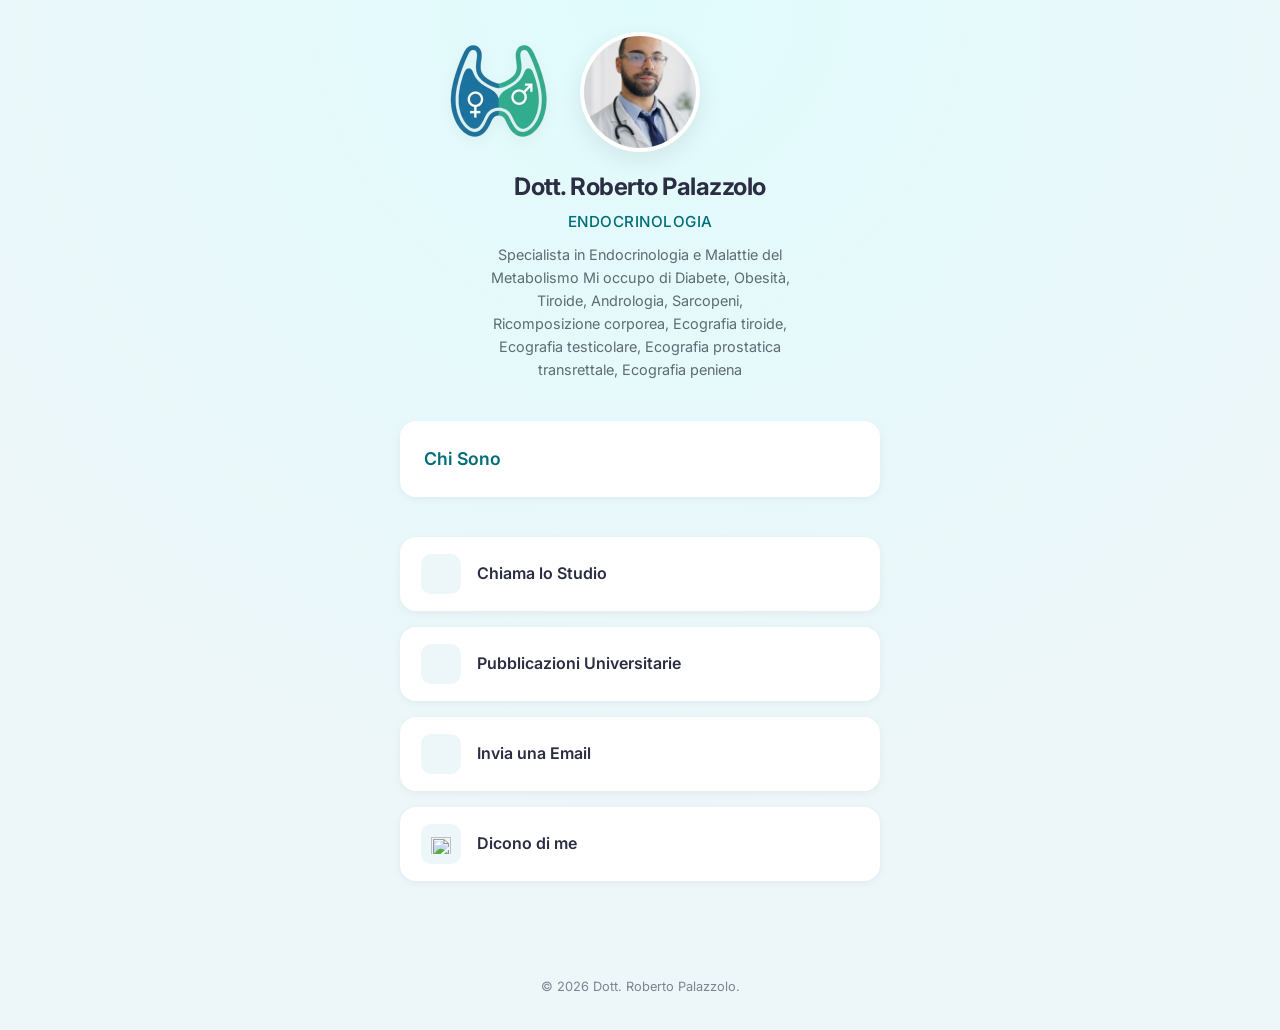
==== index.html @ ce1f9629 "Build automatica da content.json" ====
<!DOCTYPE html><html lang="it">

<head>
    <meta charset="UTF-8">
    <meta name="viewport" content="width=device-width, initial-scale=1.0">
    <title>Dott. Roberto Palazzolo - Endocrinologia</title>
    <meta name="description" content="Roberto Palazzolo, Endocrinologo in formazione esperto in diabete, tiroide e metabolismo. Prenota una visita o contattami su WhatsApp.">
    <meta name="keywords" content="Roberto Palazzolo, Endocrinologia, Metabolismo, Visita Endocrinologica, Prenotazione, Medico, Diabete, Tiroide, Catania, Acireale">
    <meta name="author" content="Dott. Roberto Palazzolo">
    <meta name="theme-color" content="#006d77">
    <link rel="canonical" href="https://drpalazzolo.it/">

    <!-- Open Graph / Facebook / WhatsApp Preview -->
    <meta property="og:type" content="website">
    <meta property="og:locale" content="it_IT">
    <meta property="og:site_name" content="Dott. Roberto Palazzolo">
    <meta property="og:url" content="https://drpalazzolo.it/">
    <meta property="og:title" content="Dott. Roberto Palazzolo - Endocrinologia">
    <meta property="og:description" content="Endocrinologo in formazione esperto in diabete, tiroide e metabolismo. Prenota la tua visita o contattami.">
    <meta property="og:image" content="https://drpalazzolo.it/src/logo.png">

    <!-- Twitter / X -->
    <meta name="twitter:card" content="summary">
    <meta name="twitter:title" content="Dott. Roberto Palazzolo - Endocrinologia">
    <meta name="twitter:description" content="Endocrinologo in formazione esperto in diabete, tiroide e metabolismo. Prenota la tua visita o contattami.">
    <meta name="twitter:image" content="https://drpalazzolo.it/src/logo.png">

    <!-- Favicon -->
    <link rel="icon" type="image/png" href="/favicon-96x96.png" sizes="96x96">
    <link rel="shortcut icon" href="/favicon.ico">
    <link rel="apple-touch-icon" sizes="180x180" href="/apple-touch-icon.png">
    <link rel="manifest" href="/site.webmanifest">

    <!-- Structured Data (JSON-LD) for SEO -->
    <script type="application/ld+json">{
  "@context": "https://schema.org",
  "@type": "Physician",
  "name": "Roberto Palazzolo",
  "image": "https://drpalazzolo.it/src/roberto.jpeg",
  "logo": "https://drpalazzolo.it/src/logo.png",
  "description": "Medico in formazione in Endocrinologia e specialista in cure per diabete, obesità e metabolismo, problemi alla tiroide.",
  "url": "https://drpalazzolo.it/",
  "telephone": "+393513156894",
  "email": "robertopalazzolomed@gmail.com",
  "medicalSpecialty": "Endocrinology",
  "priceRange": "€€",
  "address": {
    "@type": "PostalAddress",
    "addressCountry": "IT"
  },
  "sameAs": [
    "https://www.instagram.com/dott.robertopalazzolo"
  ]
}</script>

    <!-- Google Fonts -->
    <link rel="preconnect" href="https://fonts.googleapis.com">
    <link rel="preconnect" href="https://fonts.gstatic.com" crossorigin>
    <link href="https://fonts.googleapis.com/css2?family=Inter:wght@400;500;600;700&display=swap" rel="stylesheet">

    <!-- Icone Phosphor (versione fissata, solo stile regular) -->
    <link rel="stylesheet" href="https://unpkg.com/@phosphor-icons/web@2.1.2/src/regular/style.css">

    <link rel="stylesheet" href="styles.css?v=f1877aa9">
</head>

<body>
    <div class="container">
        <!-- Profile Section -->
        <header class="profile-section">
            <div class="profile-visuals">
                <img src="src/_opt/logo-200-0e8fbb10.webp" alt="Logo Dott. Roberto Palazzolo" class="branding-logo"
                    width="200" height="200">
                <div class="profile-image-container">
                    <img src="src/_opt/roberto-240-5a1b895d.webp" alt="Foto di Dott. Roberto Palazzolo" class="profile-image"
                        width="240" height="240">
                </div>
            </div>
            <h1 class="profile-name">Dott. Roberto Palazzolo</h1>
            <p class="profile-title">Endocrinologia</p>
            <p class="profile-bio">Specialista in Endocrinologia e Malattie del Metabolismo 
Mi occupo di Diabete, Obesità, Tiroide, Andrologia, Sarcopeni, Ricomposizione corporea, Ecografia tiroide, Ecografia testicolare, Ecografia prostatica transrettale, Ecografia peniena</p>
        </header>

        <section class="info-section">
            <details>
                <summary>
                    <h2>Chi Sono</h2>
                    <i class="ph ph-caret-down arrow-icon" aria-hidden="true"></i>
                </summary>
                <div class="details-content">
                    <p>Il <strong>Dott. Roberto Palazzolo</strong> è un medico chirurgo abilitato, Specialista in Endocrinologia e Malattie del Metabolismo. Il suo approccio si basa sul coniugare l'ascolto del paziente alle più recenti evidenze scientifiche. Da un'attenta anamnesi infatti, è possibile cogliere quei sintomi e quelle sfumature cliniche che possono fare la differenza nel giusto approccio terapeutico.</p>
                    <details class="nested-details">
                        <summary>
                            <h3>Atleta di Powerlifting e Prescrizione dell&#39;Esercizio Fisico</h3>
                            <i class="ph ph-caret-down arrow-icon" aria-hidden="true"></i>
                        </summary>
                        <div class="details-content">
                            <div class="powerlifting-content">
                                <img src="src/_opt/powerlifting-600-3d208fe5.webp"
                                    alt="Dott. Roberto Palazzolo - Atleta di Powerlifting e Prescrizione dell&#39;Esercizio Fisico"
                                    class="powerlifting-image" loading="lazy" decoding="async">
                                <p>Il <strong>Dott. Roberto Palazzolo</strong> è anche un atleta agonista di powerlifting. La sua esperienza quinquennale nell'allenamento contro resistenza gli fornisce preziosi strumenti per la prescrizione personalizzata dell'esercizio fisico come elemento terapeutico.</p>
                            </div>
                        </div>
                    </details>
                </div>
            </details>
        </section>

        <!-- Links Section -->
        <main class="links-container">
            <a href="tel:+393513156894" class="link-card" title="Chiama lo studio del Dott. Palazzolo">
                <div class="icon-box">
                    <i class="ph ph-phone" aria-hidden="true"></i>
                </div>
                <span class="link-text">Chiama lo Studio</span>
                <div class="arrow-box"><i class="ph ph-caret-right" aria-hidden="true"></i></div>
            </a>
            <a href="https://sciprofiles.com/profile/Robertopalazzolo" class="link-card" title="Vedi le pubblicazioni universitarie" target="_blank" rel="noopener noreferrer">
                <div class="icon-box">
                    <i class="ph ph-graduation-cap" aria-hidden="true"></i>
                </div>
                <span class="link-text">Pubblicazioni Universitarie</span>
                <div class="arrow-box"><i class="ph ph-caret-right" aria-hidden="true"></i></div>
            </a>
            <a href="mailto:robertopalazzolomed@gmail.com" class="link-card" title="Invia una email al Dott. Palazzolo">
                <div class="icon-box">
                    <i class="ph ph-envelope-simple" aria-hidden="true"></i>
                </div>
                <span class="link-text">Invia una Email</span>
                <div class="arrow-box"><i class="ph ph-caret-right" aria-hidden="true"></i></div>
            </a>
            <a href="https://www.google.com/search?hl=it&amp;q=Dr.+Roberto+Palazzolo+-+Medico+Chirurgo+-+Medico+in+formazione+specialistica+in+Endocrinologia+e+Malattie+del+Metabolismo+Recensioni" class="link-card" title="Leggi le recensioni su Google" target="_blank" rel="noopener noreferrer">
                <div class="icon-box">
                    <img src="https://www.google.com/favicon.ico" alt="" class="google-icon" width="20" height="20">
                </div>
                <span class="link-text">Dicono di me</span>
                <div class="arrow-box"><i class="ph ph-caret-right" aria-hidden="true"></i></div>
            </a>
            <div class="social-row">
                <a href="https://www.instagram.com/dott.robertopalazzolo" class="social-icon" target="_blank" rel="noopener noreferrer"
                    aria-label="Instagram" title="Segui Dott. Roberto Palazzolo su Instagram"><i class="ph ph-instagram-logo" aria-hidden="true"></i></a>
            </div>
        </main>

        <footer class="footer">
            <p>&copy; <span id="anno">2026</span> Dott. Roberto Palazzolo.</p>
        </footer>
    </div>
    <script>document.getElementById('anno').textContent = new Date().getFullYear();</script>
</body>

</html>
---- styles.css ----
:root {
    /* Color Palette */
    --primary-color: #006d77;
    /* Deep Teal - Trustworthy & Medical */
    --primary-light: #83c5be;
    /* Soft Teal */
    --accent-color: #edf6f9;
    /* Very Light Blue/Gray Background */
    --text-dark: #2b2d42;
    /* Dark Gray for headings */
    --text-medium: #5d6b75;
    /* Medium Gray for body */
    --white: #ffffff;
    --shadow-sm: 0 2px 8px rgba(0, 0, 0, 0.05);
    --shadow-md: 0 8px 24px rgba(0, 0, 0, 0.08);
    --shadow-hover: 0 12px 32px rgba(0, 109, 119, 0.15);
    --radius-lg: 16px;
    --radius-full: 9999px;
    --transition: all 0.3s cubic-bezier(0.25, 0.8, 0.25, 1);
}

* {
    margin: 0;
    padding: 0;
    box-sizing: border-box;
}

body {
    font-family: 'Inter', sans-serif;
    background-color: var(--accent-color);
    background-image: radial-gradient(circle at 50% 0%, #e0fbfc 0%, transparent 70%);
    color: var(--text-dark);
    line-height: 1.6;
    min-height: 100vh;
    display: flex;
    justify-content: center;
    padding: 2rem 1rem;
}

.container {
    width: 100%;
    max-width: 480px;
    /* Mobile-first constraint like Linktree */
    display: flex;
    flex-direction: column;
    align-items: center;
}

/* Profile Section */
.profile-section {
    text-align: center;
    /*    margin-bottom: 2.5rem;*/
    animation: fadeInDown 0.8s ease-out;
}

.profile-visuals {
    position: relative;
    width: fit-content;
    margin: 0 auto 1rem;
}

.branding-logo {
    position: absolute;
    right: 100%;
    top: 50%;
    transform: translateY(-50%);
    /* si riduce su schermi stretti per non uscire dal bordo */
    height: clamp(56px, 18vw, 100px);
    width: auto;
    margin-right: clamp(0.75rem, 4vw, 2rem);
    filter: drop-shadow(0 4px 6px rgba(0, 0, 0, 0.05));
    transition: var(--transition);
}

.branding-logo:hover {
    transform: translateY(-50%) scale(1.05);
}


.profile-image-container {
    width: 120px;
    height: 120px;
    margin: 0;
    padding: 4px;
    background: var(--white);
    border-radius: 50%;
    box-shadow: var(--shadow-md);
}

.profile-image {
    width: 100%;
    height: 100%;
    border-radius: 50%;
    object-fit: cover;
}

.profile-name {
    font-size: 1.5rem;
    font-weight: 700;
    color: var(--text-dark);
    margin-bottom: 0.25rem;
    letter-spacing: -0.5px;
}

.profile-title {
    font-size: 0.95rem;
    font-weight: 500;
    color: var(--primary-color);
    margin-bottom: 0.5rem;
    text-transform: uppercase;
    letter-spacing: 0.5px;
}

.profile-bio {
    font-size: 0.9rem;
    color: var(--text-medium);
    max-width: 300px;
    margin: 0 auto;
}

/* Links Container */
.links-container {
    width: 100%;
    display: flex;
    flex-direction: column;
    gap: 1rem;
    animation: fadeInUp 0.8s ease-out 0.2s backwards;
}

/* Link Card */
.link-card {
    display: flex;
    align-items: center;
    background: var(--white);
    padding: 1rem 1.25rem;
    border-radius: var(--radius-lg);
    text-decoration: none;
    color: var(--text-dark);
    box-shadow: var(--shadow-sm);
    transition: var(--transition);
    border: 1px solid rgba(255, 255, 255, 0.5);
    position: relative;
    overflow: hidden;
}

.link-card:hover {
    transform: translateY(-3px) scale(1.01);
    box-shadow: var(--shadow-hover);
    border-color: var(--primary-light);
}

.link-card:active {
    transform: scale(0.98);
}

/* Featured Link Style */
.link-card.featured {
    background: var(--primary-color);
    color: var(--white);
    border: none;
}

.link-card.featured .icon-box {
    background: rgba(255, 255, 255, 0.2);
    color: var(--white);
}

.link-card.featured .arrow-box {
    color: var(--white);
}

.icon-box {
    width: 40px;
    height: 40px;
    display: flex;
    align-items: center;
    justify-content: center;
    background: var(--accent-color);
    border-radius: 10px;
    font-size: 1.25rem;
    color: var(--primary-color);
    margin-right: 1rem;
    transition: var(--transition);
}

.link-text {
    flex: 1;
    font-weight: 600;
    font-size: 1rem;
}

.arrow-box {
    color: var(--text-medium);
    font-size: 1.1rem;
    opacity: 0.6;
    transition: var(--transition);
}

.link-card:hover .arrow-box {
    opacity: 1;
    transform: translateX(4px);
}

/* Info Section (SEO & Content) */
.info-section {
    background: var(--white);
    padding: 1.5rem;
    border-radius: var(--radius-lg);
    box-shadow: var(--shadow-sm);
    margin: 2.5rem 0;
    /* Equidistant spacing (matches profile-section margin) */
    text-align: left;
    /* Centered text */
    font-size: 0.9rem;
    color: var(--text-medium);
    transition: var(--transition);
    width: 100%;
    /* Ensure it spans the full container width */
}

.info-section summary {
    display: flex;
    justify-content: space-between;
    align-items: center;
    cursor: pointer;
    list-style: none;
    /* Remove default arrow */
    padding-bottom: 0.25rem;
    outline: none;
    transition: var(--transition);
    padding: 0.5rem 0;
    margin: -0.5rem 0;
}

.info-section summary:hover {
    color: var(--primary-color);
}

.info-section summary::-webkit-details-marker,
.info-section summary::marker {
    display: none;
    /* Force remove default arrow */
    content: "";
}

.info-section h2 {
    font-size: 1.1rem;
    color: var(--primary-color);
    margin-bottom: 0;
    font-weight: 600;
}

.info-section .arrow-icon {
    font-size: 1.2rem;
    color: var(--primary-color);
    transition: transform 0.4s cubic-bezier(0.34, 1.56, 0.64, 1);
}

details[open] .arrow-icon {
    transform: rotate(180deg) scale(1.15);
}

/* Separator for multiple details */
details {
    margin-bottom: 1rem;
    border-bottom: 1px solid rgba(0, 0, 0, 0.05);
    /* Subtle separator */
    padding-bottom: 1rem;
    transition: var(--transition);
}

details[open] {
    animation: slideDown 0.4s cubic-bezier(0.34, 1.56, 0.64, 1);
}

details:last-child {
    margin-bottom: 0;
    border-bottom: none;
    padding-bottom: 0;
}

.details-content {
    margin-top: 1rem;
    animation: fadeIn 0.4s ease-out;
}

/* Simple fadeIn animation for details content */
@keyframes fadeIn {
    from {
        opacity: 0;
        transform: translateY(-5px);
    }

    to {
        opacity: 1;
        transform: translateY(0);
    }
}

@keyframes slideDown {
    from {
        opacity: 0;
        max-height: 0;
        overflow: hidden;
    }

    to {
        opacity: 1;
        max-height: 1000px;
        overflow: visible;
    }
}

.info-section p {
    margin-bottom: 0.75rem;
}

.info-section ul {
    list-style-position: inside;
    margin-bottom: 0.75rem;
}

.info-section ul li {
    margin-bottom: 0.25rem;
}

/* Nested Details (for Powerlifting section) */
.nested-details {
    margin: 1rem 0;
    border-left: 3px solid var(--primary-light);
    padding-left: 1rem;
    border-bottom: none;
    padding-bottom: 0;
    transition: var(--transition);
}

.nested-details[open] {
    animation: slideInLeft 0.5s cubic-bezier(0.34, 1.56, 0.64, 1);
}

.nested-details summary {
    display: flex;
    justify-content: space-between;
    align-items: center;
    cursor: pointer;
    list-style: none;
    padding-bottom: 0.25rem;
    outline: none;
    transition: var(--transition);
    padding: 0.5rem 0;
    margin: -0.5rem 0;
}

.nested-details summary:hover {
    color: var(--primary-color);
}

.nested-details summary::-webkit-details-marker,
.nested-details summary::marker {
    display: none;
}

.nested-details h3 {
    font-size: 0.95rem;
    color: var(--primary-color);
    margin-bottom: 0;
    font-weight: 600;
}

.nested-details .arrow-icon {
    transition: transform 0.4s cubic-bezier(0.34, 1.56, 0.64, 1);
}

.nested-details[open] .arrow-icon {
    transform: rotate(180deg) scale(1.15);
}

.powerlifting-content {
    display: flex;
    flex-direction: column;
    gap: 1rem;
    margin-top: 1rem;
}

.powerlifting-image {
    width: 100%;
    max-width: 300px;
    height: auto;
    border-radius: var(--radius-lg);
    box-shadow: var(--shadow-md);
    object-fit: cover;
    margin: 0 auto;
}

/* Social Row */
.social-row {
    display: flex;
    justify-content: center;
    gap: 1.5rem;
    margin-top: 2rem;
}

.social-icon {
    font-size: 1.75rem;
    color: var(--text-medium);
    transition: var(--transition);
    display: flex;
    align-items: center;
    justify-content: center;
}

.social-icon:hover {
    color: var(--primary-color);
    transform: scale(1.1) rotate(5deg);
}

/* Footer */
.footer {
    margin-top: 3rem;
    text-align: center;
    font-size: 0.8rem;
    color: var(--text-medium);
    opacity: 0.8;
}

.credits {
    font-size: 0.75rem;
    margin-top: 0.25rem;
    opacity: 0.6;
}

/* Animations */
@keyframes fadeInDown {
    from {
        opacity: 0;
        transform: translateY(-20px);
    }

    to {
        opacity: 1;
        transform: translateY(0);
    }
}

@keyframes fadeInUp {
    from {
        opacity: 0;
        transform: translateY(20px);
    }

    to {
        opacity: 1;
        transform: translateY(0);
    }
}

@keyframes slideInLeft {
    from {
        opacity: 0;
        transform: translateX(-20px);
    }

    to {
        opacity: 1;
        transform: translateX(0);
    }
}

/* Responsive */
@media (max-width: 380px) {
    .profile-name {
        font-size: 1.25rem;
    }

    .link-card {
        padding: 0.875rem 1rem;
    }

    .icon-box {
        width: 36px;
        height: 36px;
        font-size: 1.1rem;
    }
}

/* Google favicon icon sizing */
.google-icon {
    width: 20px;
    height: 20px;
    object-fit: contain;
}

/* Accessibilità: focus visibile da tastiera */
a:focus-visible,
summary:focus-visible {
    outline: 2px solid var(--primary-color);
    outline-offset: 3px;
    border-radius: var(--radius-lg);
}

/* Rispetta chi ha disattivato le animazioni nel sistema */
@media (prefers-reduced-motion: reduce) {
    *,
    *::before,
    *::after {
        animation: none !important;
        transition: none !important;
    }
}

/* WhatsApp Group Accordion */
.whatsapp-group {
    width: 100%;
    margin-bottom: 20px;
    border-radius: var(--radius-lg);
    background: var(--white);
    box-shadow: var(--shadow-sm);
    transition: var(--transition);
    overflow: hidden;
}

.whatsapp-group[open] {
    box-shadow: var(--shadow-hover);
}

.whatsapp-group summary.link-card {
    margin-bottom: 0;
    border-radius: var(--radius-lg);
    border-bottom-left-radius: 0;
    border-bottom-right-radius: 0;
    list-style: none;
    /* Ensure no default marker */
}

.whatsapp-group:not([open]) summary.link-card {
    border-radius: var(--radius-lg);
    /* Rounded when closed */
}

.whatsapp-group summary::-webkit-details-marker {
    display: none;
}

/* Rotate arrow when open */
.whatsapp-group[open] summary .arrow-box {
    transform: rotate(90deg);
}

.whatsapp-options {
    display: flex;
    flex-direction: column;
    gap: 0.5rem;
    padding: 0.5rem 1rem 1rem 1rem;
    /* animation: fadeIn 0.4s ease-out; */
    border-top: 1px solid rgba(0, 0, 0, 0.05);
}

/* Sub-links style */
.link-card.sub-link {
    padding: 0.75rem 1rem;
    font-size: 0.95rem;
    border: 1px solid rgba(0, 109, 119, 0.1);
    background: #f8fcfc;
    /* Slightly different background */
    box-shadow: none;
}

.link-card.sub-link .icon-box {
    width: 32px;
    height: 32px;
    font-size: 1.1rem;
    background: transparent;
    color: var(--primary-color);
    margin-right: 0.75rem;
}

.link-card.sub-link:hover {
    border-color: var(--primary-color);
    background: var(--white);
    transform: translateX(4px);
}
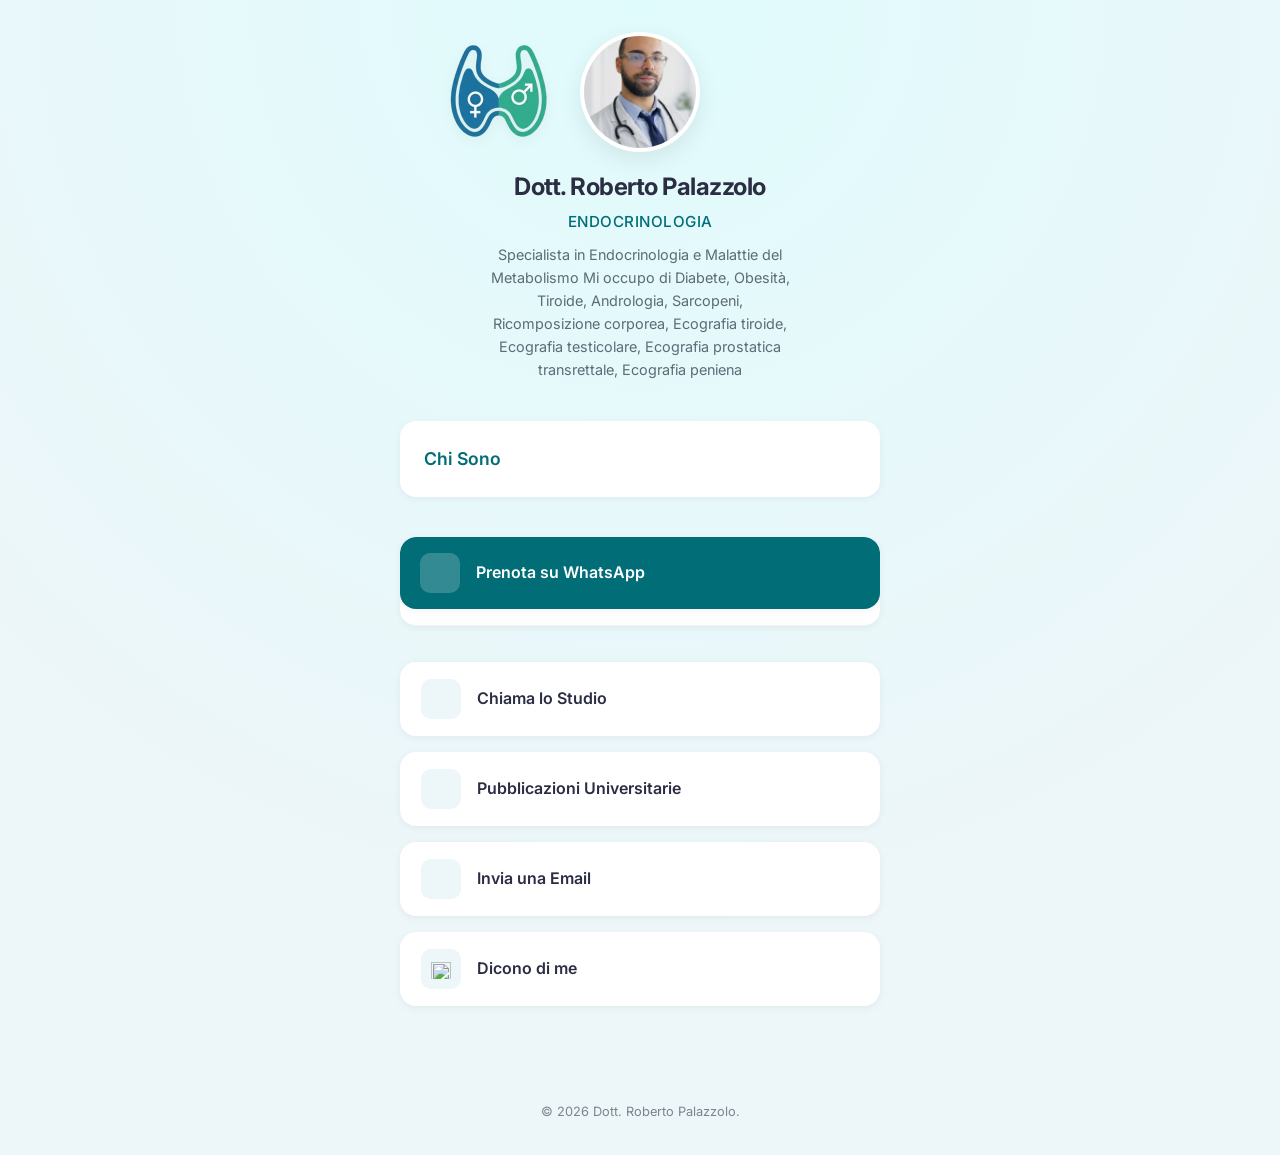
==== commit ab2285aa: "Build automatica da content.json" ====
--- a/index.html
+++ b/index.html
@@ -110,6 +110,39 @@
 
         <!-- Links Section -->
         <main class="links-container">
+            <details class="whatsapp-group">
+                <summary class="link-card featured" title="Opzioni di prenotazione su WhatsApp">
+                    <div class="icon-box"><i class="ph ph-whatsapp-logo" aria-hidden="true"></i></div>
+                    <span class="link-text">Prenota su WhatsApp</span>
+                    <div class="arrow-box"><i class="ph ph-caret-down" aria-hidden="true"></i></div>
+                </summary>
+                <div class="whatsapp-options">
+                    <a href="https://wa.me/393513156894?text=Salve%2C%20vorrei%20prenotare%20una%20visita." target="_blank"
+                        rel="noopener noreferrer" class="link-card sub-link" title="Visita Specialistica">
+                        <div class="icon-box"><i class="ph ph-stethoscope" aria-hidden="true"></i></div>
+                        <span class="link-text">Visita Specialistica</span>
+                        <div class="arrow-box"><i class="ph ph-caret-right" aria-hidden="true"></i></div>
+                    </a>
+                    <a href="https://wa.me/393513156894?text=Salve%2C%20vorrei%20prenotare%20una%20ecografia." target="_blank"
+                        rel="noopener noreferrer" class="link-card sub-link" title="Ecografia">
+                        <div class="icon-box"><i class="ph ph-waves" aria-hidden="true"></i></div>
+                        <span class="link-text">Ecografia</span>
+                        <div class="arrow-box"><i class="ph ph-caret-right" aria-hidden="true"></i></div>
+                    </a>
+                    <a href="https://wa.me/393513156894?text=Salve%2C%20vorrei%20prenotare%20una%20consulenza%20online." target="_blank"
+                        rel="noopener noreferrer" class="link-card sub-link" title="Consulenza Online">
+                        <div class="icon-box"><i class="ph ph-video-camera" aria-hidden="true"></i></div>
+                        <span class="link-text">Consulenza Online</span>
+                        <div class="arrow-box"><i class="ph ph-caret-right" aria-hidden="true"></i></div>
+                    </a>
+                    <a href="https://wa.me/393513156894?text=Salve%2C%20vorrei%20prenotare%20una%20visita%20domiciliare." target="_blank"
+                        rel="noopener noreferrer" class="link-card sub-link" title="Visita Domiciliare">
+                        <div class="icon-box"><i class="ph ph-house" aria-hidden="true"></i></div>
+                        <span class="link-text">Visita Domiciliare</span>
+                        <div class="arrow-box"><i class="ph ph-caret-right" aria-hidden="true"></i></div>
+                    </a>
+                </div>
+            </details>
             <a href="tel:+393513156894" class="link-card" title="Chiama lo studio del Dott. Palazzolo">
                 <div class="icon-box">
                     <i class="ph ph-phone" aria-hidden="true"></i>
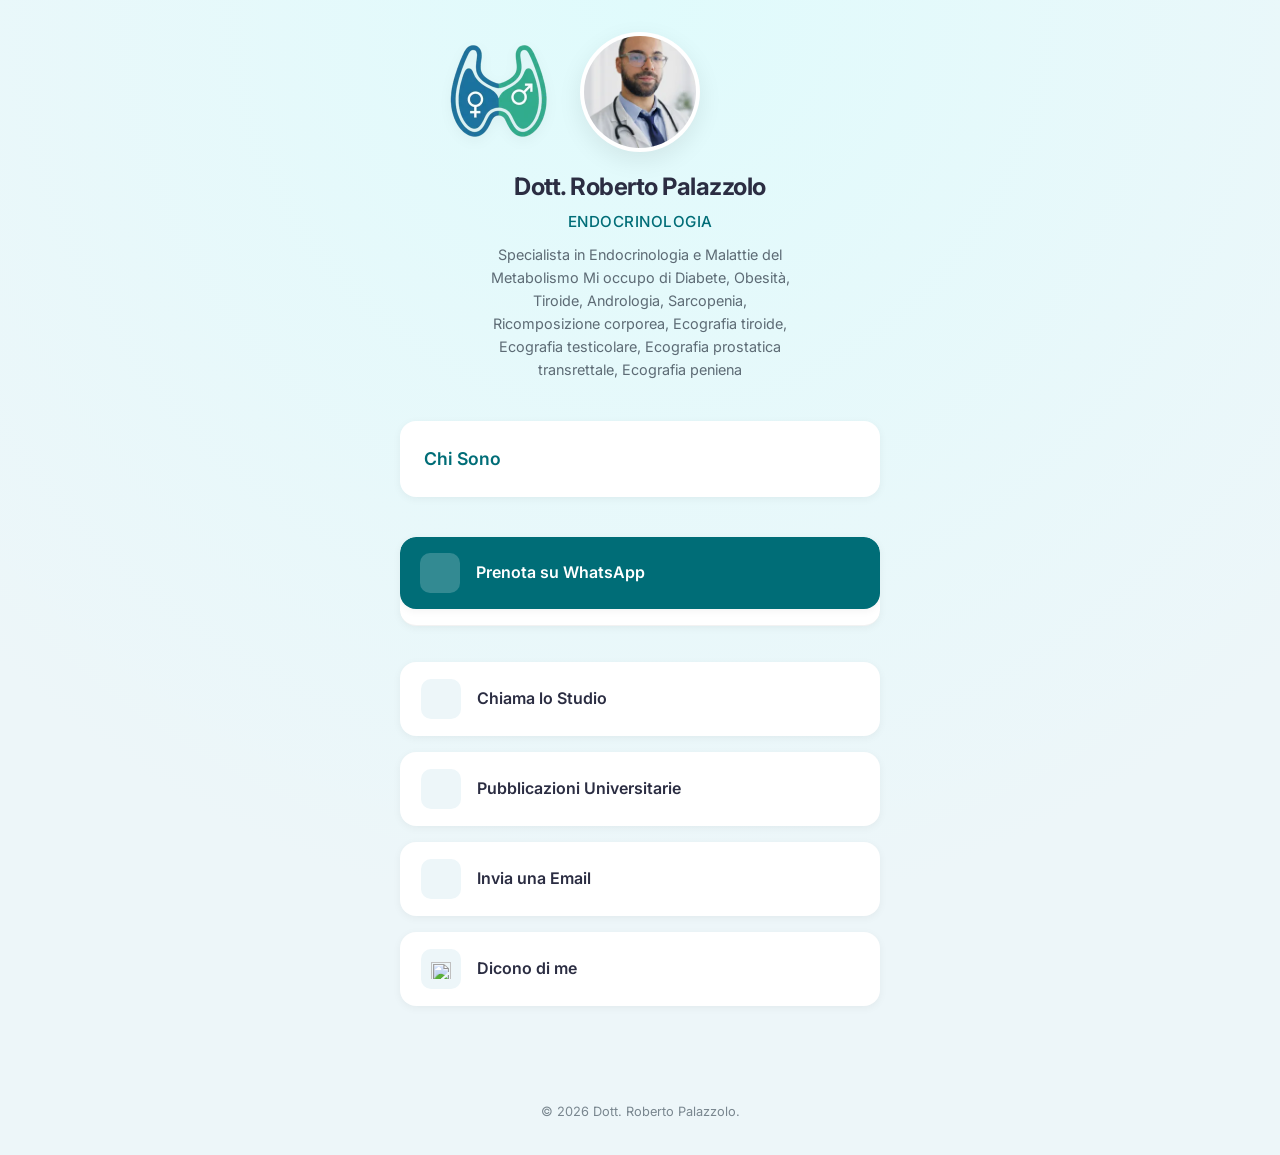
==== commit 719b164c: "Build automatica da content.json" ====
--- a/index.html
+++ b/index.html
@@ -5,7 +5,7 @@
     <meta name="viewport" content="width=device-width, initial-scale=1.0">
     <title>Dott. Roberto Palazzolo - Endocrinologia</title>
     <meta name="description" content="Roberto Palazzolo, Endocrinologo in formazione esperto in diabete, tiroide e metabolismo. Prenota una visita o contattami su WhatsApp.">
-    <meta name="keywords" content="Roberto Palazzolo, Endocrinologia, Metabolismo, Visita Endocrinologica, Prenotazione, Medico, Diabete, Tiroide, Catania, Acireale">
+    <meta name="keywords" content="Roberto Palazzolo, Endocrinologia, Metabolismo, Visita Endocrinologica, Prenotazione, Medico, Diabete, Tiroide, Catania, Acireale, Prostata, Ipogonadismo, TRT, obesità, sovrappeso, insulino-resistenza, menopausa, ricomposizione corporea, massa muscolare ">
     <meta name="author" content="Dott. Roberto Palazzolo">
     <meta name="theme-color" content="#006d77">
     <link rel="canonical" href="https://drpalazzolo.it/">
@@ -38,7 +38,7 @@
   "name": "Roberto Palazzolo",
   "image": "https://drpalazzolo.it/src/roberto.jpeg",
   "logo": "https://drpalazzolo.it/src/logo.png",
-  "description": "Medico in formazione in Endocrinologia e specialista in cure per diabete, obesità e metabolismo, problemi alla tiroide.",
+  "description": "Specialista in Endocrinologia e Malattie del Metabolismo ",
   "url": "https://drpalazzolo.it/",
   "telephone": "+393513156894",
   "email": "robertopalazzolomed@gmail.com",
@@ -79,7 +79,7 @@
             <h1 class="profile-name">Dott. Roberto Palazzolo</h1>
             <p class="profile-title">Endocrinologia</p>
             <p class="profile-bio">Specialista in Endocrinologia e Malattie del Metabolismo 
-Mi occupo di Diabete, Obesità, Tiroide, Andrologia, Sarcopeni, Ricomposizione corporea, Ecografia tiroide, Ecografia testicolare, Ecografia prostatica transrettale, Ecografia peniena</p>
+Mi occupo di Diabete, Obesità, Tiroide, Andrologia, Sarcopenia, Ricomposizione corporea, Ecografia tiroide, Ecografia testicolare, Ecografia prostatica transrettale, Ecografia peniena</p>
         </header>
 
         <section class="info-section">
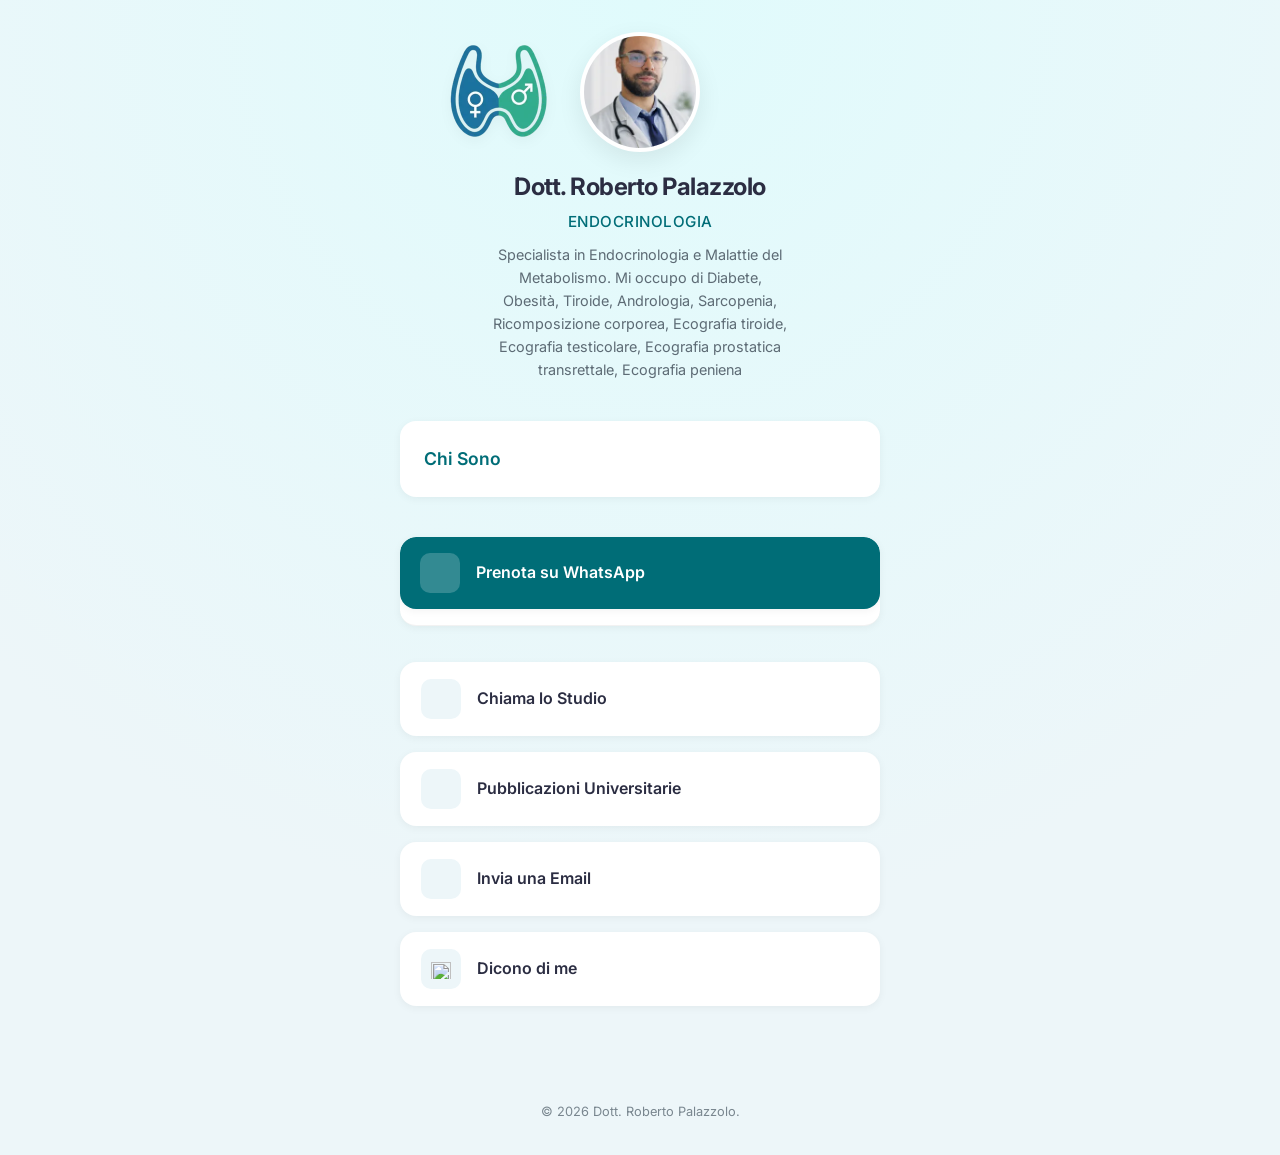
==== commit fc46d472: "Build automatica da content.json" ====
--- a/index.html
+++ b/index.html
@@ -78,7 +78,8 @@
             </div>
             <h1 class="profile-name">Dott. Roberto Palazzolo</h1>
             <p class="profile-title">Endocrinologia</p>
-            <p class="profile-bio">Specialista in Endocrinologia e Malattie del Metabolismo 
+            <p class="profile-bio">Specialista in Endocrinologia e Malattie del Metabolismo.
+
 Mi occupo di Diabete, Obesità, Tiroide, Andrologia, Sarcopenia, Ricomposizione corporea, Ecografia tiroide, Ecografia testicolare, Ecografia prostatica transrettale, Ecografia peniena</p>
         </header>
 
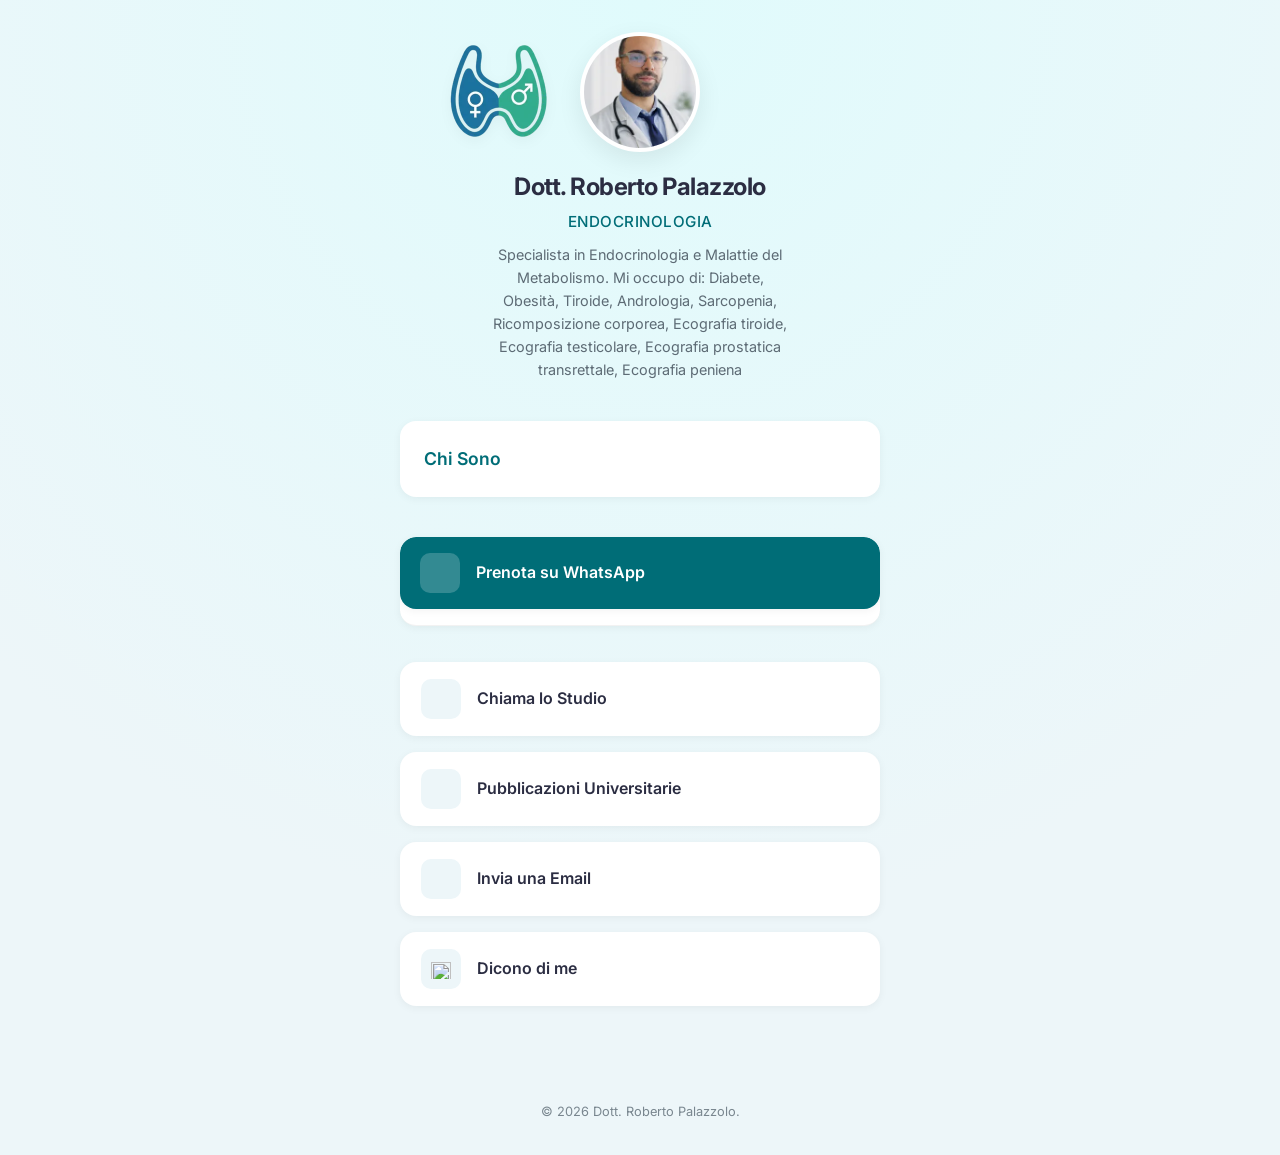
==== commit f11ed87c: "Build automatica da content.json" ====
--- a/index.html
+++ b/index.html
@@ -80,7 +80,7 @@
             <p class="profile-title">Endocrinologia</p>
             <p class="profile-bio">Specialista in Endocrinologia e Malattie del Metabolismo.
 
-Mi occupo di Diabete, Obesità, Tiroide, Andrologia, Sarcopenia, Ricomposizione corporea, Ecografia tiroide, Ecografia testicolare, Ecografia prostatica transrettale, Ecografia peniena</p>
+Mi occupo di: Diabete, Obesità, Tiroide, Andrologia, Sarcopenia, Ricomposizione corporea, Ecografia tiroide, Ecografia testicolare, Ecografia prostatica transrettale, Ecografia peniena</p>
         </header>
 
         <section class="info-section">
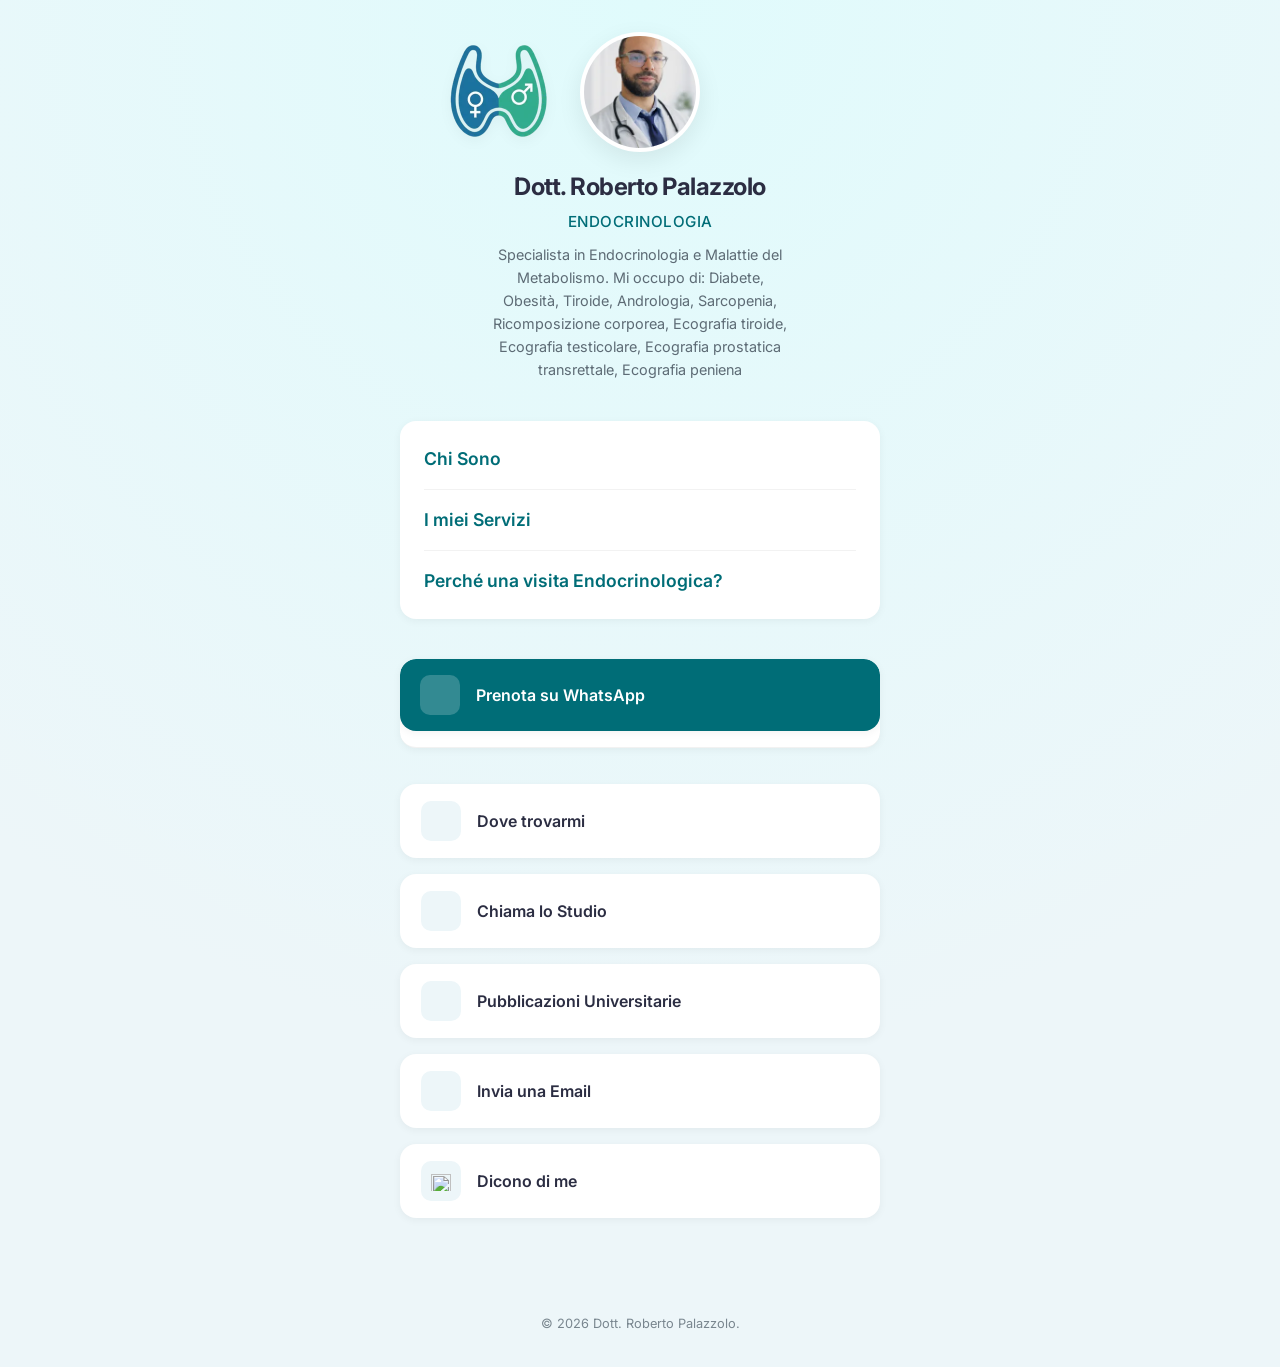
==== commit 33b915c0: "Build automatica da content.json" ====
--- a/index.html
+++ b/index.html
@@ -46,7 +46,9 @@
   "priceRange": "€€",
   "address": {
     "@type": "PostalAddress",
-    "addressCountry": "IT"
+    "addressCountry": "IT",
+    "streetAddress": "Via Alcide de Gasperi 165",
+    "addressLocality": "Catania"
   },
   "sameAs": [
     "https://www.instagram.com/dott.robertopalazzolo"
@@ -107,6 +109,36 @@
                     </details>
                 </div>
             </details>
+            <details>
+                <summary>
+                    <h2>I miei Servizi</h2>
+                    <i class="ph ph-caret-down arrow-icon" aria-hidden="true"></i>
+                </summary>
+                <div class="details-content">
+                    <p>Offro un ventaglio completo di prestazioni mediche per la diagnosi, il trattamento e il monitoraggio delle principali patologie endocrino-metaboliche. Ogni visita include un'anamnesi dettagliata e una valutazione clinica accurata.</p>
+<ul>
+<li><strong>Diabete Mellito (Tipo 1, Tipo 2 e Gestazionale):</strong> Gestione, installazione e modifica dei parametri dei microinfusori per il diabete tipo 1. Terapie farmacologiche innovative e obiettivo della de-insulinizzazione per il diabete tipo 2. Trattamento e monitoraggio del diabete gestazionale.</li>
+<li><strong>Patologie della Tiroide:</strong> Diagnosi e cura di ipotiroidismo, ipertiroidismo, tiroiditi autoimmuni (Hashimoto, Morbo di Graves), e gestione dei noduli tiroidei con Ecografia della tiroide. Trattamento e gestione dell'ipotiroidismo subclinico e ipertiroidismo subclinico.</li>
+<li><strong>Obesità e Sindrome Metabolica:</strong> Percorsi strutturati di calo ponderale che integrano nutrizione, supporto farmacologico e piano personalizzato di attività fisica. Insulino-resistenza ed obesità sono patologie croniche multifattoriali che richiedono un approccio a 360°, che solo un approccio olistico può risolvere sul lungo termine.</li>
+<li><strong>Ricomposizione corporea:</strong> dimagrire non è solo perdere peso, il dimagrimento per essere salutare deve portare ad una perdita di massa grassa e conservazione di quanta più possibile massa muscolare. Con il giusto approccio, è possibile minimizzare la perdita di massa magra, favorendo la ricomposizione corporea.</li>
+<li><strong>Visita Andrologica e trattamento di:</strong> Trattamento di: disfunzione erettile, calo della libido, ipogonadismo, infertilità maschile, valutazione ed interpretazione spermiogramma, problemi delle basse vie urinarie (LUTS), ipertrofia prostatica benigna, prostatite cronica, dolore pelvico maschile, algie scrotali. Diagnosi ed inquadramento del varicocele. TRT. Terapia Ormonale Sostitutiva. </li>
+<li><strong>Ecografia testicolare ed Ecocolor Doppler del Plesso Pampiniforme (diagnosi varicocecle)</strong></li>
+<li><strong>Disturbi Ormonali Femminili:</strong> Trattamento della sindrome dell'ovaio policistico (PCOS). Irregolarità mestruali. Menopausa. Ipogonadismo e disturbi della sfera sessuale. Desiderio sessuale ipoattivo. Iperandrogenismo. Irsutismo. Ipertricosi. Terapia Ormonale Sostitutiva. </li>
+<li><strong>Osteoporosi e Metabolismo Osseo:</strong> Valutazione del rischio di frattura e terapie per rafforzare la densità ossea, prevenendo o curando l'osteoporosi e l'osteopenia.</li>
+<li><strong>Endocrinologia generale:</strong> adenomi ipofisari; Prolattinomi; valutazione del deficit di crescita nel bambino; ipercortisolismo o Cushing, valutazione adenoma surrenalico, ipocortisolismo o Addison, panipopituitarismo.</li>
+</ul>
+                </div>
+            </details>
+            <details>
+                <summary>
+                    <h2>Perché una visita Endocrinologica?</h2>
+                    <i class="ph ph-caret-down arrow-icon" aria-hidden="true"></i>
+                </summary>
+                <div class="details-content">
+                    <p>Il sistema endocrino regola funzioni vitali come il metabolismo, la crescita, la riproduzione e l'umore. Spesso sintomi come stanchezza cronica, variazioni di peso inspiegabili, alterazioni del ciclo o disturbi del sonno possono nascondere uno squilibrio ormonale.</p>
+<p>Rivolgersi a uno specialista permette di indagare le cause profonde di questi disturbi. Non sottovalutare i segnali del tuo corpo: una diagnosi precoce è fondamentale per prevenire complicanze a lungo termine e migliorare significativamente la qualità della vita. Prenotare una visita è il primo passo verso il benessere consapevole.</p>
+                </div>
+            </details>
         </section>
 
         <!-- Links Section -->
@@ -144,6 +176,13 @@
                     </a>
                 </div>
             </details>
+            <a href="https://www.google.com/maps/search/?api=1&query=Via%20Alcide%20de%20Gasperi%20165%2C%20Catania"
+                target="_blank" rel="noopener noreferrer" class="link-card"
+                title="Vedi la posizione dello studio su Google Maps">
+                <div class="icon-box"><i class="ph ph-map-pin" aria-hidden="true"></i></div>
+                <span class="link-text">Dove trovarmi</span>
+                <div class="arrow-box"><i class="ph ph-caret-right" aria-hidden="true"></i></div>
+            </a>
             <a href="tel:+393513156894" class="link-card" title="Chiama lo studio del Dott. Palazzolo">
                 <div class="icon-box">
                     <i class="ph ph-phone" aria-hidden="true"></i>
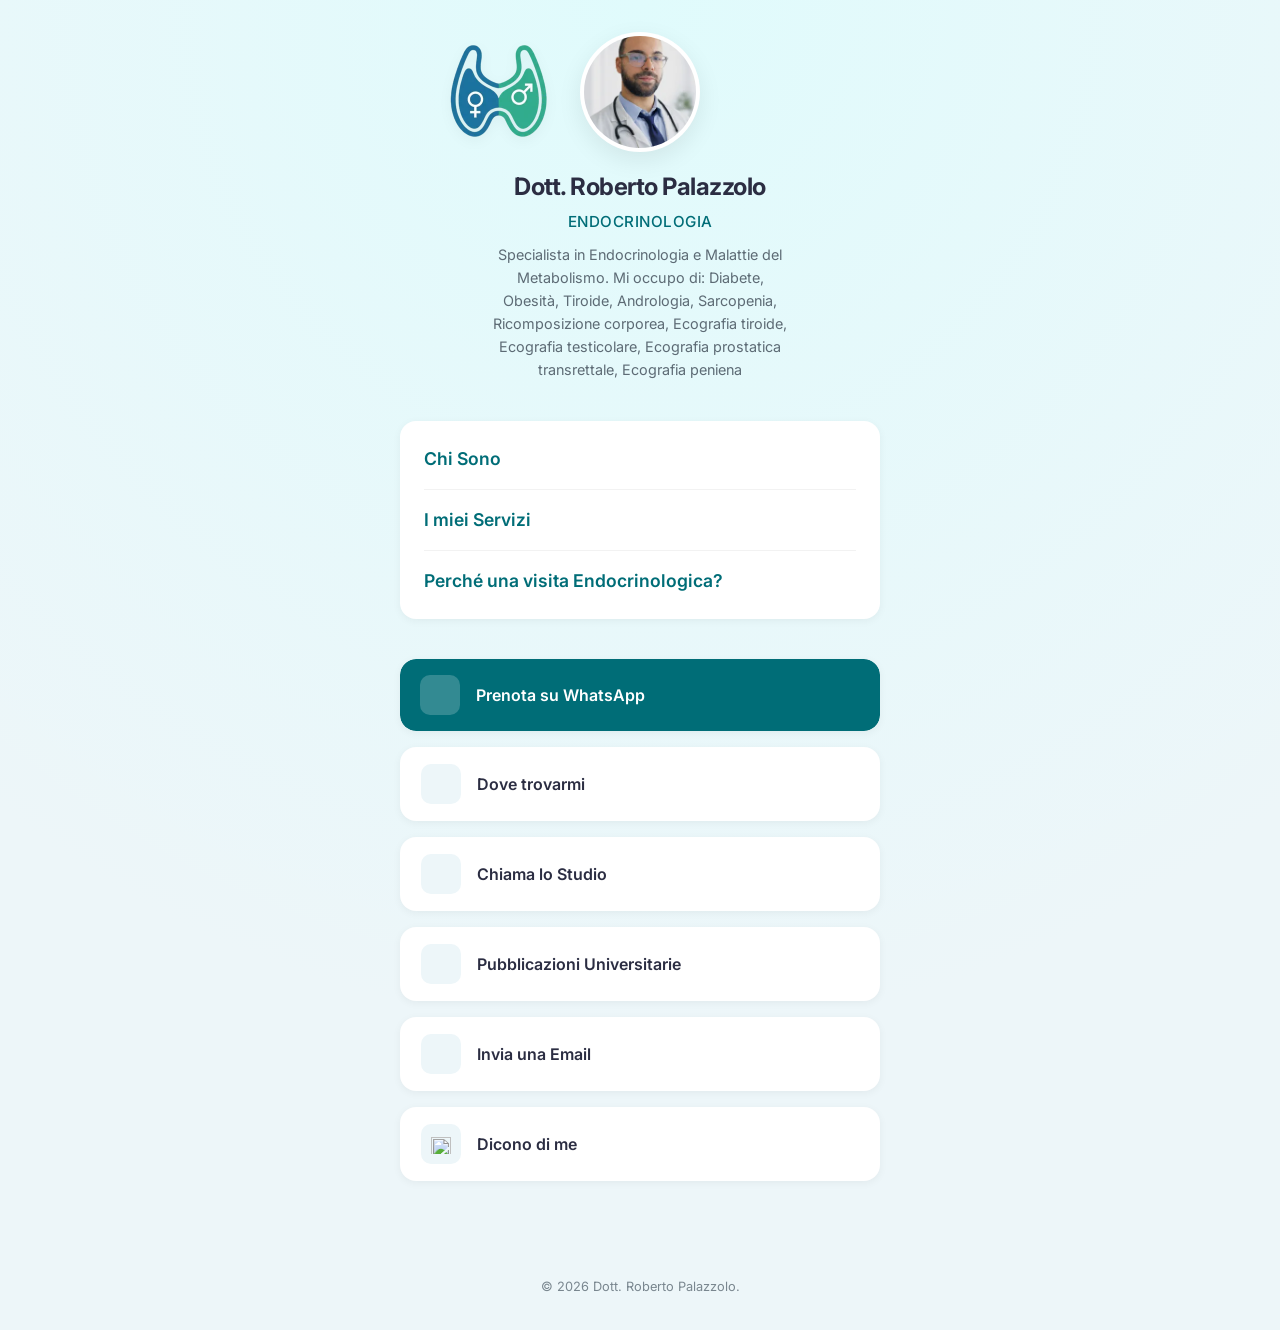
==== commit 4cffa838: "Sottovoci (pubblicazioni) e sedi multiple" ====
--- a/index.html
+++ b/index.html
@@ -44,12 +44,14 @@
   "email": "robertopalazzolomed@gmail.com",
   "medicalSpecialty": "Endocrinology",
   "priceRange": "€€",
-  "address": {
-    "@type": "PostalAddress",
-    "addressCountry": "IT",
-    "streetAddress": "Via Alcide de Gasperi 165",
-    "addressLocality": "Catania"
-  },
+  "address": [
+    {
+      "@type": "PostalAddress",
+      "addressCountry": "IT",
+      "streetAddress": "Via Alcide de Gasperi 165",
+      "addressLocality": "Catania"
+    }
+  ],
   "sameAs": [
     "https://www.instagram.com/dott.robertopalazzolo"
   ]
@@ -63,7 +65,7 @@
     <!-- Icone Phosphor (versione fissata, solo stile regular) -->
     <link rel="stylesheet" href="https://unpkg.com/@phosphor-icons/web@2.1.2/src/regular/style.css">
 
-    <link rel="stylesheet" href="styles.css?v=f1877aa9">
+    <link rel="stylesheet" href="styles.css?v=0496cc20">
 </head>
 
 <body>
@@ -143,71 +145,58 @@
 
         <!-- Links Section -->
         <main class="links-container">
-            <details class="whatsapp-group">
+            <details class="card-group">
                 <summary class="link-card featured" title="Opzioni di prenotazione su WhatsApp">
                     <div class="icon-box"><i class="ph ph-whatsapp-logo" aria-hidden="true"></i></div>
                     <span class="link-text">Prenota su WhatsApp</span>
                     <div class="arrow-box"><i class="ph ph-caret-down" aria-hidden="true"></i></div>
                 </summary>
-                <div class="whatsapp-options">
-                    <a href="https://wa.me/393513156894?text=Salve%2C%20vorrei%20prenotare%20una%20visita." target="_blank"
-                        rel="noopener noreferrer" class="link-card sub-link" title="Visita Specialistica">
+                <div class="card-group-options">
+                    <a href="https://wa.me/393513156894?text=Salve%2C%20vorrei%20prenotare%20una%20visita." class="link-card sub-link" target="_blank" rel="noopener noreferrer">
                         <div class="icon-box"><i class="ph ph-stethoscope" aria-hidden="true"></i></div>
                         <span class="link-text">Visita Specialistica</span>
                         <div class="arrow-box"><i class="ph ph-caret-right" aria-hidden="true"></i></div>
                     </a>
-                    <a href="https://wa.me/393513156894?text=Salve%2C%20vorrei%20prenotare%20una%20ecografia." target="_blank"
-                        rel="noopener noreferrer" class="link-card sub-link" title="Ecografia">
+                    <a href="https://wa.me/393513156894?text=Salve%2C%20vorrei%20prenotare%20una%20ecografia." class="link-card sub-link" target="_blank" rel="noopener noreferrer">
                         <div class="icon-box"><i class="ph ph-waves" aria-hidden="true"></i></div>
                         <span class="link-text">Ecografia</span>
                         <div class="arrow-box"><i class="ph ph-caret-right" aria-hidden="true"></i></div>
                     </a>
-                    <a href="https://wa.me/393513156894?text=Salve%2C%20vorrei%20prenotare%20una%20consulenza%20online." target="_blank"
-                        rel="noopener noreferrer" class="link-card sub-link" title="Consulenza Online">
+                    <a href="https://wa.me/393513156894?text=Salve%2C%20vorrei%20prenotare%20una%20consulenza%20online." class="link-card sub-link" target="_blank" rel="noopener noreferrer">
                         <div class="icon-box"><i class="ph ph-video-camera" aria-hidden="true"></i></div>
                         <span class="link-text">Consulenza Online</span>
                         <div class="arrow-box"><i class="ph ph-caret-right" aria-hidden="true"></i></div>
                     </a>
-                    <a href="https://wa.me/393513156894?text=Salve%2C%20vorrei%20prenotare%20una%20visita%20domiciliare." target="_blank"
-                        rel="noopener noreferrer" class="link-card sub-link" title="Visita Domiciliare">
+                    <a href="https://wa.me/393513156894?text=Salve%2C%20vorrei%20prenotare%20una%20visita%20domiciliare." class="link-card sub-link" target="_blank" rel="noopener noreferrer">
                         <div class="icon-box"><i class="ph ph-house" aria-hidden="true"></i></div>
                         <span class="link-text">Visita Domiciliare</span>
                         <div class="arrow-box"><i class="ph ph-caret-right" aria-hidden="true"></i></div>
                     </a>
                 </div>
             </details>
-            <a href="https://www.google.com/maps/search/?api=1&query=Via%20Alcide%20de%20Gasperi%20165%2C%20Catania"
-                target="_blank" rel="noopener noreferrer" class="link-card"
-                title="Vedi la posizione dello studio su Google Maps">
+            <a href="https://www.google.com/maps/search/?api=1&amp;query=Via+Alcide+de+Gasperi+165%2C+Catania" target="_blank" rel="noopener noreferrer" class="link-card"
+                title="Via Alcide de Gasperi 165, Catania - apri in Google Maps">
                 <div class="icon-box"><i class="ph ph-map-pin" aria-hidden="true"></i></div>
                 <span class="link-text">Dove trovarmi</span>
                 <div class="arrow-box"><i class="ph ph-caret-right" aria-hidden="true"></i></div>
             </a>
             <a href="tel:+393513156894" class="link-card" title="Chiama lo studio del Dott. Palazzolo">
-                <div class="icon-box">
-                    <i class="ph ph-phone" aria-hidden="true"></i>
-                </div>
+                <div class="icon-box"><i class="ph ph-phone" aria-hidden="true"></i></div>
                 <span class="link-text">Chiama lo Studio</span>
                 <div class="arrow-box"><i class="ph ph-caret-right" aria-hidden="true"></i></div>
             </a>
             <a href="https://sciprofiles.com/profile/Robertopalazzolo" class="link-card" title="Vedi le pubblicazioni universitarie" target="_blank" rel="noopener noreferrer">
-                <div class="icon-box">
-                    <i class="ph ph-graduation-cap" aria-hidden="true"></i>
-                </div>
+                <div class="icon-box"><i class="ph ph-graduation-cap" aria-hidden="true"></i></div>
                 <span class="link-text">Pubblicazioni Universitarie</span>
                 <div class="arrow-box"><i class="ph ph-caret-right" aria-hidden="true"></i></div>
             </a>
             <a href="mailto:robertopalazzolomed@gmail.com" class="link-card" title="Invia una email al Dott. Palazzolo">
-                <div class="icon-box">
-                    <i class="ph ph-envelope-simple" aria-hidden="true"></i>
-                </div>
+                <div class="icon-box"><i class="ph ph-envelope-simple" aria-hidden="true"></i></div>
                 <span class="link-text">Invia una Email</span>
                 <div class="arrow-box"><i class="ph ph-caret-right" aria-hidden="true"></i></div>
             </a>
             <a href="https://www.google.com/search?hl=it&amp;q=Dr.+Roberto+Palazzolo+-+Medico+Chirurgo+-+Medico+in+formazione+specialistica+in+Endocrinologia+e+Malattie+del+Metabolismo+Recensioni" class="link-card" title="Leggi le recensioni su Google" target="_blank" rel="noopener noreferrer">
-                <div class="icon-box">
-                    <img src="https://www.google.com/favicon.ico" alt="" class="google-icon" width="20" height="20">
-                </div>
+                <div class="icon-box"><img src="https://www.google.com/favicon.ico" alt="" class="google-icon" width="20" height="20"></div>
                 <span class="link-text">Dicono di me</span>
                 <div class="arrow-box"><i class="ph ph-caret-right" aria-hidden="true"></i></div>
             </a>
--- a/styles.css
+++ b/styles.css
@@ -508,10 +508,12 @@
     }
 }
 
-/* WhatsApp Group Accordion */
-.whatsapp-group {
+/* Card a tendina (Prenota su WhatsApp, Pubblicazioni, Sedi) */
+.card-group {
     width: 100%;
-    margin-bottom: 20px;
+    margin: 0;
+    padding: 0;
+    border-bottom: none;
     border-radius: var(--radius-lg);
     background: var(--white);
     box-shadow: var(--shadow-sm);
@@ -519,11 +521,11 @@
     overflow: hidden;
 }
 
-.whatsapp-group[open] {
+.card-group[open] {
     box-shadow: var(--shadow-hover);
 }
 
-.whatsapp-group summary.link-card {
+.card-group summary.link-card {
     margin-bottom: 0;
     border-radius: var(--radius-lg);
     border-bottom-left-radius: 0;
@@ -532,21 +534,39 @@
     /* Ensure no default marker */
 }
 
-.whatsapp-group:not([open]) summary.link-card {
+.card-group:not([open]) summary.link-card {
     border-radius: var(--radius-lg);
     /* Rounded when closed */
 }
 
-.whatsapp-group summary::-webkit-details-marker {
+.card-group summary::-webkit-details-marker {
     display: none;
 }
 
 /* Rotate arrow when open */
-.whatsapp-group[open] summary .arrow-box {
-    transform: rotate(90deg);
-}
-
-.whatsapp-options {
+.card-group[open] summary .arrow-box {
+    transform: rotate(180deg);
+}
+
+.card-group summary .arrow-box i {
+    display: block;
+}
+
+/* Sottovoce su due righe (titolo + dettaglio) */
+.sub-link .link-text {
+    font-weight: 500;
+    line-height: 1.35;
+}
+
+.sub-desc {
+    display: block;
+    font-size: 0.8rem;
+    font-weight: 400;
+    color: var(--text-medium);
+    margin-top: 0.15rem;
+}
+
+.card-group-options {
     display: flex;
     flex-direction: column;
     gap: 0.5rem;
